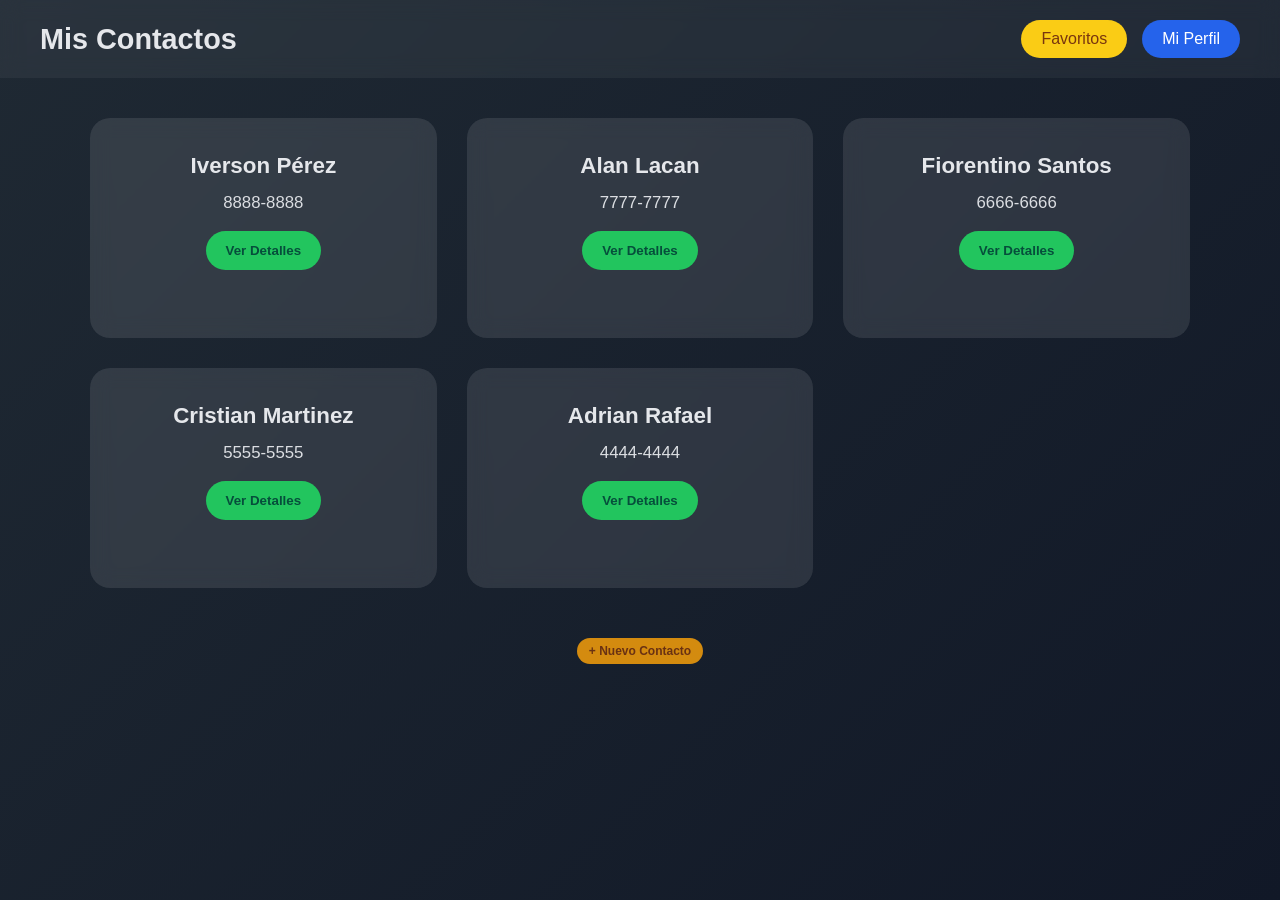
==== Index/contactos.html @ 7cbcb497 "se mejoro completamente el css y tambien se agregaron botones que faltaban en el html" ====
<!DOCTYPE html>
<html lang="es">
<head>
    <meta charset="UTF-8">
    <meta name="viewport" content="width=device-width, initial-scale=1.0">
    <title>Agenda Web - Contactos</title>
    <link rel="stylesheet" href="../Styles/contactos.css"> 
</head>
<body>

    <header class="top-bar">
        <h1>Mis Contactos</h1>
        <div class="top-actions">
            <a href="favoritos.html" class="favoritos-btn">Favoritos</a>
            <a href="perfil.html" class="perfil-btn">Mi Perfil</a>
        </div>
    </header>

    <main class="contactos-container">
        <section class="contact-card-container">

            <div class="contact-card">
                <h2>Iverson Pérez</h2>
                <p>8888-8888</p>
                <button class="btn-detalles">Ver Detalles</button>
            </div>

            <div class="contact-card">
                <h2>Alan Lacan</h2>
                <p>7777-7777</p>
                <button class="btn-detalles">Ver Detalles</button>
            </div>

            <div class="contact-card">
                <h2>Fiorentino Santos</h2>
                <p>6666-6666</p>
                <button class="btn-detalles">Ver Detalles</button>
            </div>

            <div class="contact-card">
                <h2>Cristian Martinez</h2>
                <p>5555-5555</p>
                <button class="btn-detalles">Ver Detalles</button>
            </div>

            <div class="contact-card">
                <h2>Adrian Rafael</h2>
                <p>4444-4444</p>
                <button class="btn-detalles">Ver Detalles</button>
            </div>

        </section>

        <a href="nuevoContacto.html" class="btn-nuevo">+ Nuevo Contacto</a>
    </main>

</body>
</html>
---- Styles/contactos.css ----
* {
    margin: 0;
    padding: 0;
    box-sizing: border-box;
    font-family: "Segoe UI", Tahoma, sans-serif;
}

body {
    min-height: 100vh;
    background: linear-gradient(135deg, #1f2933, #111827);
    color: #e5e7eb;
}

.top-bar {
    display: flex;
    justify-content: space-between;
    align-items: center;
    padding: 20px 40px;
    background: rgba(255, 255, 255, 0.05);
    backdrop-filter: blur(10px);
}

.top-bar h1 {
    font-size: 1.8rem;
    font-weight: 600;
}

.top-actions {
    display: flex;
    gap: 15px;
}

.perfil-btn,
.favoritos-btn {
    text-decoration: none;
    padding: 10px 20px;
    border-radius: 25px;
    font-weight: 500;
    transition: 0.3s;
    color: #fff;
}

.perfil-btn {
    background: #2563eb;
}

.perfil-btn:hover {
    background: #1d4ed8;
}

.favoritos-btn {
    background: #facc15;
    color: #78350f;
}

.favoritos-btn:hover {
    background: #eab308;
}

.contactos-container {
    padding: 40px;
    display: flex;
    justify-content: center;
    flex-direction: column;
}

.contact-card-container {
    width: 100%;
    max-width: 1100px;
    margin: 0 auto;
    display: grid;
    grid-template-columns: repeat(auto-fill, minmax(320px, 1fr));
    gap: 30px;
}

.contact-card {
    background: rgba(255, 255, 255, 0.1);
    border-radius: 20px;
    padding: 35px;
    text-align: center;
    min-height: 220px;
    backdrop-filter: blur(10px);
    transition: transform 0.3s, box-shadow 0.3s;
}

.contact-card:hover {
    transform: translateY(-8px);
    box-shadow: 0 18px 40px rgba(0, 0, 0, 0.45);
}

.contact-card h2 {
    font-size: 1.4rem;
    margin-bottom: 14px;
}

.contact-card p {
    font-size: 1.05rem;
    margin-bottom: 18px;
    opacity: 0.95;
}

.btn-detalles {
    border: none;
    padding: 12px 20px;
    border-radius: 25px;
    background: #22c55e;
    color: #064e3b;
    font-weight: 600;
    cursor: pointer;
    transition: 0.3s;
}

.btn-detalles:hover {
    background: #16a34a;
    color: #ecfdf5;
}

.btn-favorito {
    margin-top: 12px;
    border: none;
    padding: 6px 10px;
    border-radius: 50%;
    background: rgba(255, 255, 255, 0.15);
    color: #facc15;
    font-size: 1.1rem;
    cursor: pointer;
    transition: 0.3s;
}

.btn-favorito:hover {
    background: rgba(250, 204, 21, 0.25);
    transform: scale(1.1);
}

.btn-nuevo {
    display: block;
    margin: 50px auto 20px;
    padding: 6px 12px;
    border-radius: 16px;
    background: #f59e0b;
    color: #78350f;
    font-weight: 600;
    font-size: 0.75rem;
    text-decoration: none;
    text-align: center;
    width: fit-content;
    opacity: 0.85;
    transition: 0.3s;
}

.btn-nuevo:hover {
    opacity: 1;
    background: #d97706;
}

@media (max-width: 600px) {
    .top-bar {
        flex-direction: column;
        gap: 15px;
    }

    .top-actions {
        flex-direction: column;
        width: 100%;
        align-items: center;
    }

    .contactos-container {
        padding: 20px;
    }

    .contact-card {
        padding: 28px;
    }
}
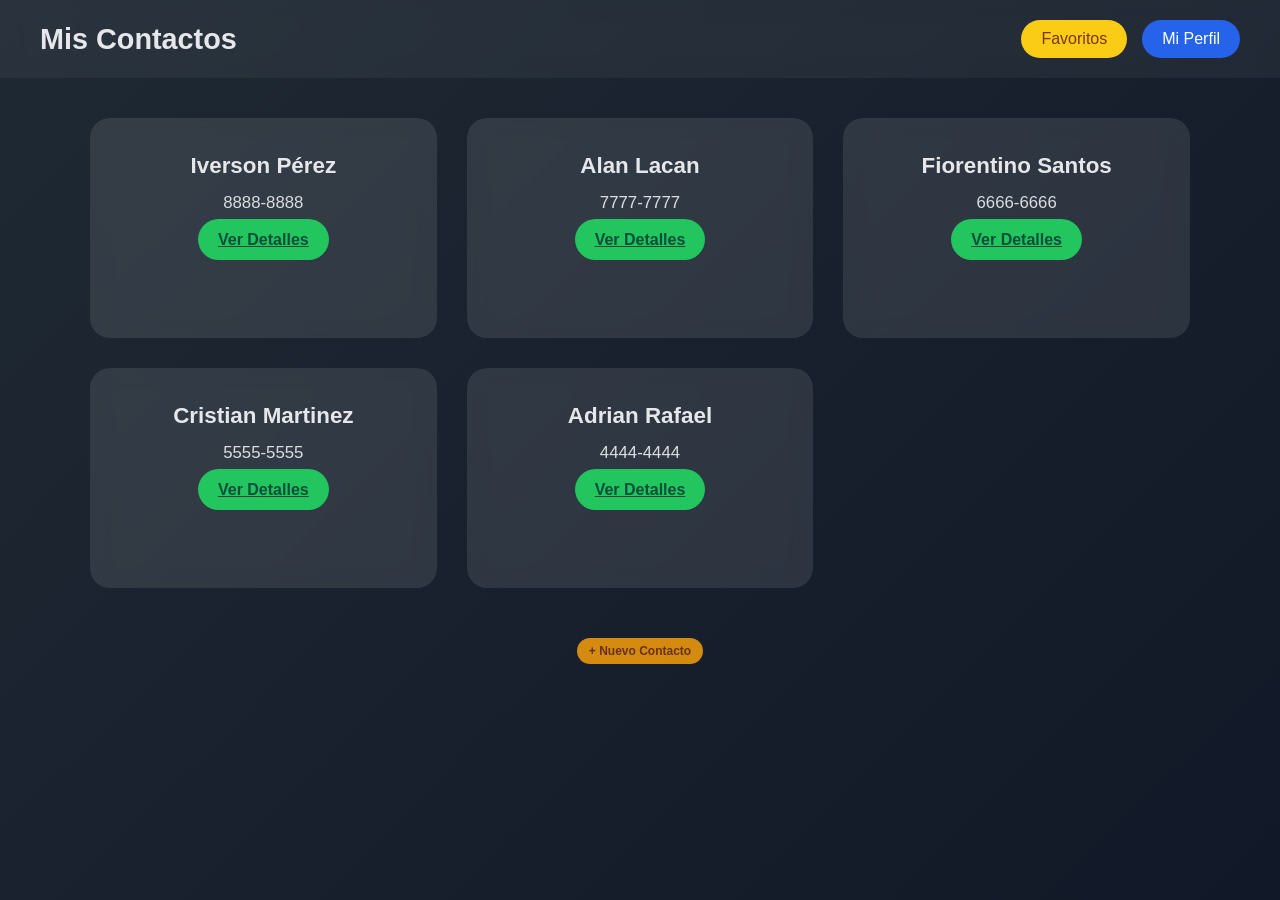
==== commit 760d9aa9: "Se corrigio la clase contactos el btn que redirige a detallecontactos tambien se corrigio el index p" ====
--- a/Index/contactos.html
+++ b/Index/contactos.html
@@ -22,31 +22,31 @@
             <div class="contact-card">
                 <h2>Iverson Pérez</h2>
                 <p>8888-8888</p>
-                <button class="btn-detalles">Ver Detalles</button>
+                <a href="detalleContacto.html" class="btn-detalles">Ver Detalles</a>
             </div>
 
             <div class="contact-card">
                 <h2>Alan Lacan</h2>
                 <p>7777-7777</p>
-                <button class="btn-detalles">Ver Detalles</button>
+                <a href="detalleContacto.html" class="btn-detalles">Ver Detalles</a>
             </div>
 
             <div class="contact-card">
                 <h2>Fiorentino Santos</h2>
                 <p>6666-6666</p>
-                <button class="btn-detalles">Ver Detalles</button>
+                <a href="detalleContacto.html" class="btn-detalles">Ver Detalles</a>
             </div>
 
             <div class="contact-card">
                 <h2>Cristian Martinez</h2>
                 <p>5555-5555</p>
-                <button class="btn-detalles">Ver Detalles</button>
+                <a href="detalleContacto.html" class="btn-detalles">Ver Detalles</a>
             </div>
 
             <div class="contact-card">
                 <h2>Adrian Rafael</h2>
                 <p>4444-4444</p>
-                <button class="btn-detalles">Ver Detalles</button>
+                <a href="detalleContacto.html" class="btn-detalles">Ver Detalles</a>
             </div>
 
         </section>
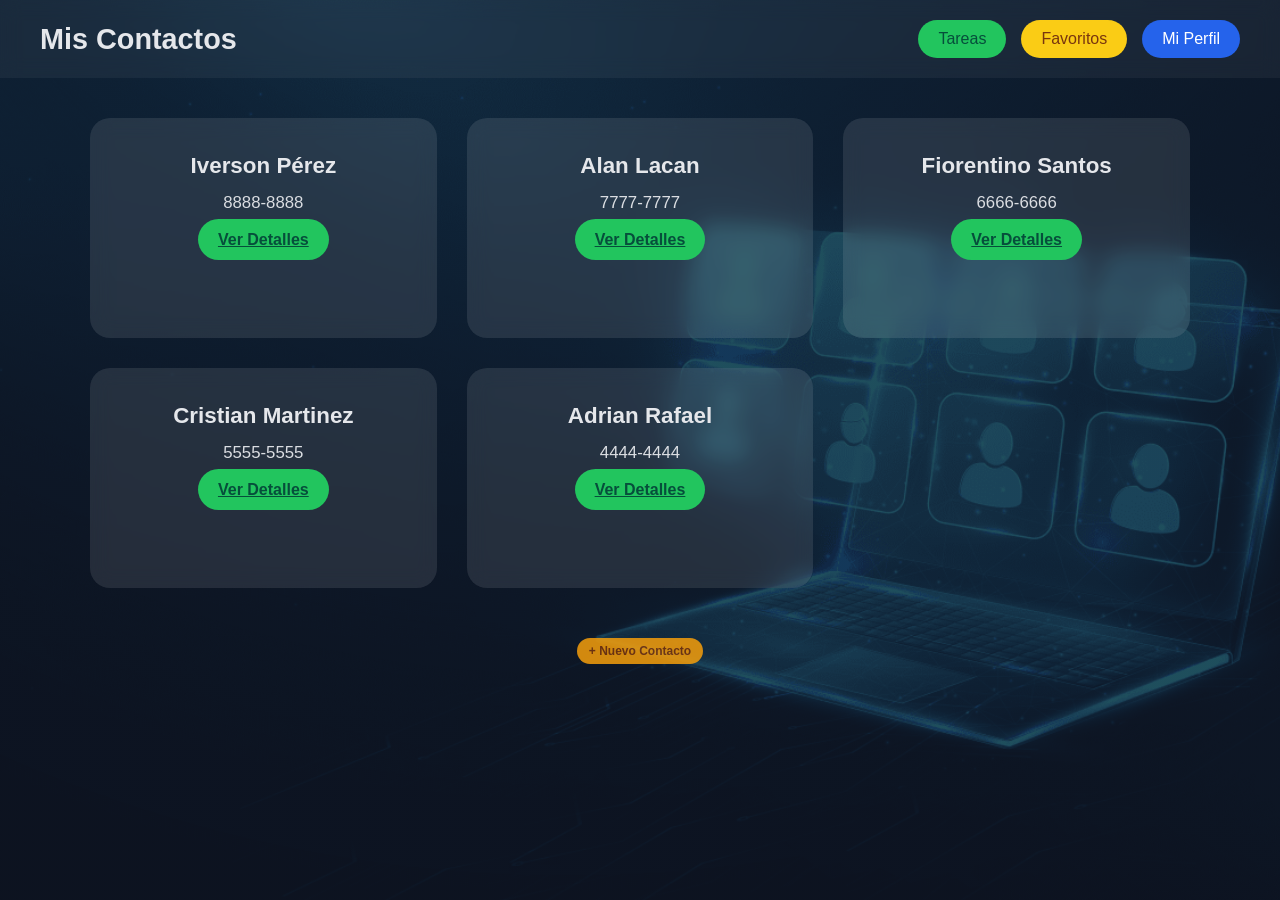
==== commit 5f4eca68: "Se agrego la lista de tareas con css y se hisieron algunos cambios para adaptarlo" ====
--- a/Index/contactos.html
+++ b/Index/contactos.html
@@ -11,6 +11,7 @@
     <header class="top-bar">
         <h1>Mis Contactos</h1>
         <div class="top-actions">
+             <a href="todo.html" class="tareas-btn">Tareas</a>
             <a href="favoritos.html" class="favoritos-btn">Favoritos</a>
             <a href="perfil.html" class="perfil-btn">Mi Perfil</a>
         </div>
--- a/Styles/contactos.css
+++ b/Styles/contactos.css
@@ -7,7 +7,15 @@
 
 body {
     min-height: 100vh;
-    background: linear-gradient(135deg, #1f2933, #111827);
+    background:
+        linear-gradient(
+            rgba(17, 24, 39, 0.75),
+            rgba(17, 24, 39, 0.75)
+        ),
+        url("../images/fondosC.jpg");
+    background-size: cover;
+    background-position: center;
+    background-repeat: no-repeat;
     color: #e5e7eb;
 }
 
@@ -30,8 +38,10 @@
     gap: 15px;
 }
 
+
 .perfil-btn,
-.favoritos-btn {
+.favoritos-btn,
+.tareas-btn { /* ← agregado tareas-btn */
     text-decoration: none;
     padding: 10px 20px;
     border-radius: 25px;
@@ -46,6 +56,16 @@
 
 .perfil-btn:hover {
     background: #1d4ed8;
+}
+
+.tareas-btn {
+    background: #22c55e;
+    color: #064e3b;
+}
+
+.tareas-btn:hover {
+    background: #16a34a;
+    color: #ecfdf5;
 }
 
 .favoritos-btn {
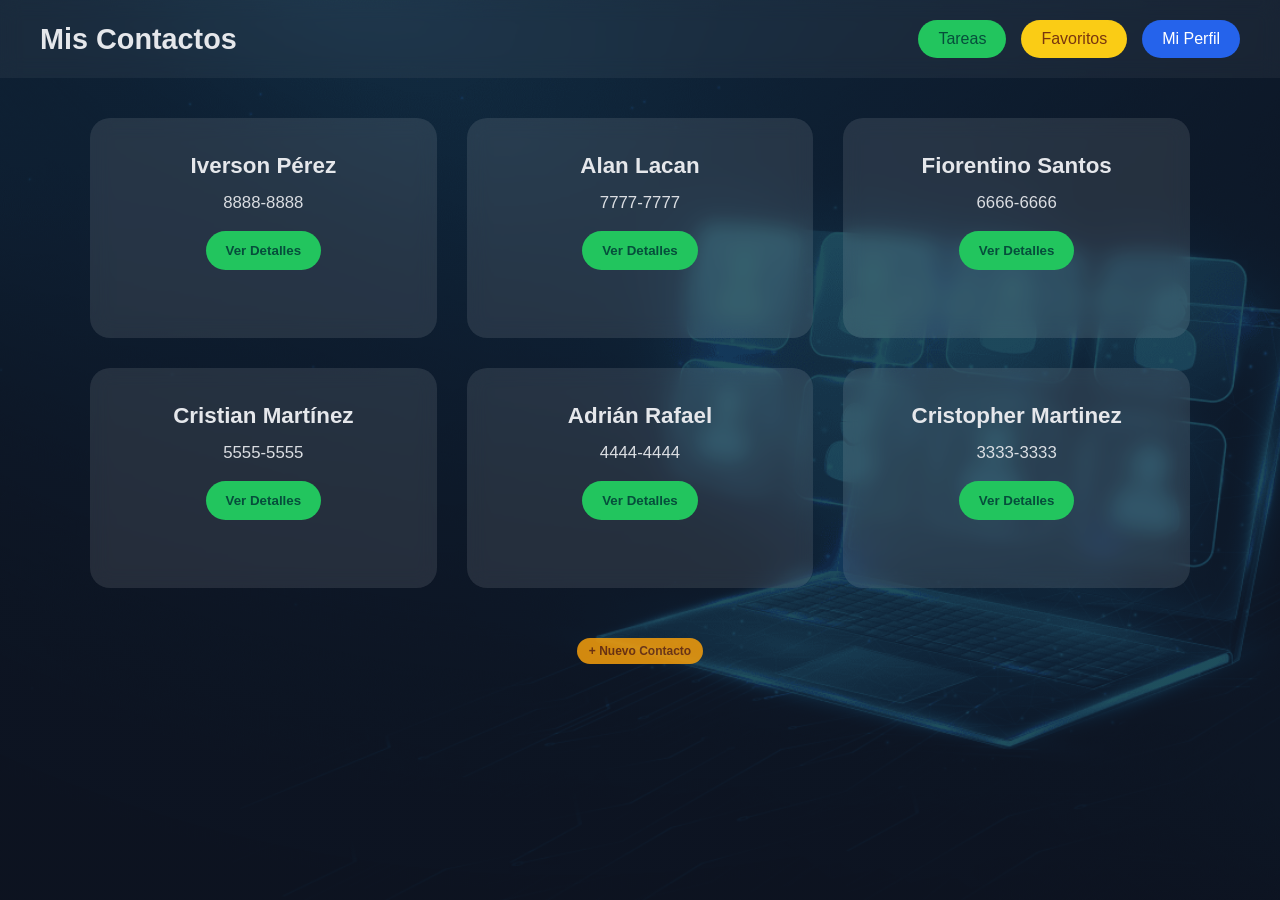
==== commit 7701c8ca: "se agrego el script para que al darle detalle contacto aparecieran los datos de cada contacto y se e" ====
--- a/Index/contactos.html
+++ b/Index/contactos.html
@@ -4,56 +4,99 @@
     <meta charset="UTF-8">
     <meta name="viewport" content="width=device-width, initial-scale=1.0">
     <title>Agenda Web - Contactos</title>
-    <link rel="stylesheet" href="../Styles/contactos.css"> 
+    <link rel="stylesheet" href="../Styles/contactos.css">
 </head>
 <body>
 
-    <header class="top-bar">
-        <h1>Mis Contactos</h1>
-        <div class="top-actions">
-             <a href="todo.html" class="tareas-btn">Tareas</a>
-            <a href="favoritos.html" class="favoritos-btn">Favoritos</a>
-            <a href="perfil.html" class="perfil-btn">Mi Perfil</a>
+<header class="top-bar">
+    <h1>Mis Contactos</h1>
+    <div class="top-actions">
+        <a href="todo.html" class="tareas-btn">Tareas</a>
+        <a href="favoritos.html" class="favoritos-btn">Favoritos</a>
+        <a href="perfil.html" class="perfil-btn">Mi Perfil</a>
+    </div>
+</header>
+
+<main class="contactos-container">
+    <section class="contact-card-container">
+
+        <div class="contact-card">
+            <h2>Iverson Pérez</h2>
+            <p>8888-8888</p>
+            <button class="btn-detalles" 
+                data-nombre="Iverson Pérez"
+                data-telefono="8888-8888"
+                data-correo="iperez-2024015"
+                data-sexo="Masculino">
+                Ver Detalles
+            </button>
         </div>
-    </header>
 
-    <main class="contactos-container">
-        <section class="contact-card-container">
+        <div class="contact-card">
+            <h2>Alan Lacan</h2>
+            <p>7777-7777</p>
+            <button class="btn-detalles"
+                data-nombre="Alan Lacan"
+                data-telefono="7777-7777"
+                data-correo="alacan-2024010@kinal.edu.gt"
+                data-sexo="Masculino">
+                Ver Detalles
+            </button>
+        </div>
 
-            <div class="contact-card">
-                <h2>Iverson Pérez</h2>
-                <p>8888-8888</p>
-                <a href="detalleContacto.html" class="btn-detalles">Ver Detalles</a>
-            </div>
+        <div class="contact-card">
+            <h2>Fiorentino Santos</h2>
+            <p>6666-6666</p>
+            <button class="btn-detalles"
+                data-nombre="Fiorentino Santos"
+                data-telefono="6666-6666"
+                data-correo="aroquel-2024011@kinal.edu.gt"
+                data-sexo="Masculino">
+                Ver Detalles
+            </button>
+        </div>
 
-            <div class="contact-card">
-                <h2>Alan Lacan</h2>
-                <p>7777-7777</p>
-                <a href="detalleContacto.html" class="btn-detalles">Ver Detalles</a>
-            </div>
+        <div class="contact-card">
+    <h2>Cristian Martínez</h2>
+    <p>5555-5555</p>
+    <button class="btn-detalles"
+        data-nombre="Cristian Martínez"
+        data-telefono="5555-5555"
+        data-correo="csantos-2024012@kinal.edu.gt"
+        data-sexo="Masculino">
+        Ver Detalles
+    </button>
+</div>
 
-            <div class="contact-card">
-                <h2>Fiorentino Santos</h2>
-                <p>6666-6666</p>
-                <a href="detalleContacto.html" class="btn-detalles">Ver Detalles</a>
-            </div>
+<div class="contact-card">
+    <h2>Adrián Rafael</h2>
+    <p>4444-4444</p>
+    <button class="btn-detalles"
+        data-nombre="Adrián Rafael"
+        data-telefono="4444-4444"
+        data-correo="aalvarez-2024013@kinal.edu.gt"
+        data-sexo="Masculino">
+        Ver Detalles
+    </button>
+</div>
 
-            <div class="contact-card">
-                <h2>Cristian Martinez</h2>
-                <p>5555-5555</p>
-                <a href="detalleContacto.html" class="btn-detalles">Ver Detalles</a>
-            </div>
+<div class="contact-card">
+    <h2>Cristopher Martinez</h2>
+    <p>3333-3333</p>
+    <button class="btn-detalles"
+        data-nombre="Cristopher Martinez"
+        data-telefono="3333-3333"
+        data-correo="cmartinez-2024032@kinal.edu.gt"
+        data-sexo="Masculino">
+        Ver Detalles
+    </button>
+</div>
 
-            <div class="contact-card">
-                <h2>Adrian Rafael</h2>
-                <p>4444-4444</p>
-                <a href="detalleContacto.html" class="btn-detalles">Ver Detalles</a>
-            </div>
+    </section>
 
-        </section>
+    <a href="nuevoContacto.html" class="btn-nuevo">+ Nuevo Contacto</a>
+</main>
 
-        <a href="nuevoContacto.html" class="btn-nuevo">+ Nuevo Contacto</a>
-    </main>
-
+<script src="../scripts/contactos.js"></script>
 </body>
 </html>
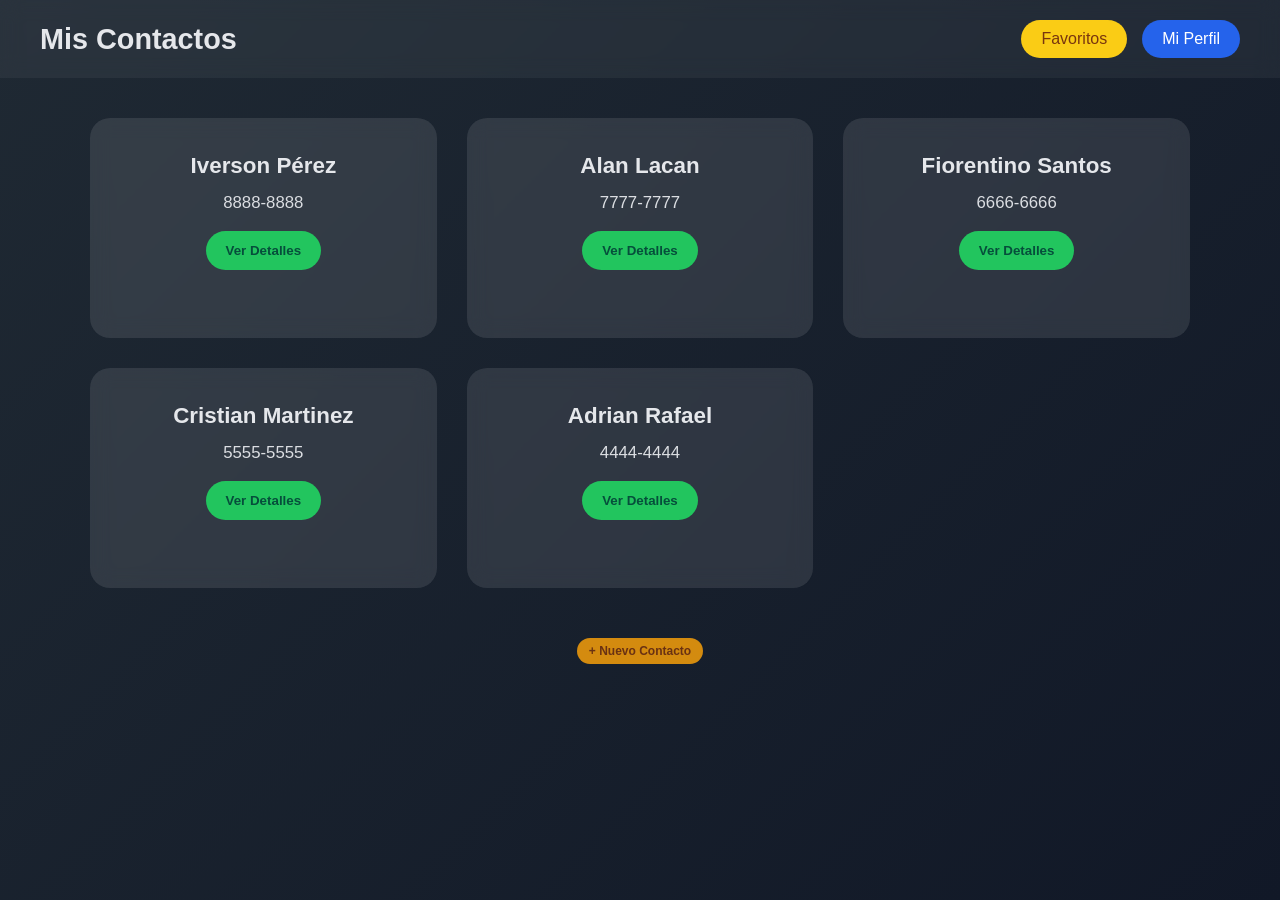
==== commit c137d458: "Merge branch 'feature/contactos' into develop" ====
--- a/Index/contactos.html
+++ b/Index/contactos.html
@@ -4,99 +4,55 @@
     <meta charset="UTF-8">
     <meta name="viewport" content="width=device-width, initial-scale=1.0">
     <title>Agenda Web - Contactos</title>
-    <link rel="stylesheet" href="../Styles/contactos.css">
+    <link rel="stylesheet" href="../Styles/contactos.css"> 
 </head>
 <body>
 
-<header class="top-bar">
-    <h1>Mis Contactos</h1>
-    <div class="top-actions">
-        <a href="todo.html" class="tareas-btn">Tareas</a>
-        <a href="favoritos.html" class="favoritos-btn">Favoritos</a>
-        <a href="perfil.html" class="perfil-btn">Mi Perfil</a>
-    </div>
-</header>
+    <header class="top-bar">
+        <h1>Mis Contactos</h1>
+        <div class="top-actions">
+            <a href="favoritos.html" class="favoritos-btn">Favoritos</a>
+            <a href="perfil.html" class="perfil-btn">Mi Perfil</a>
+        </div>
+    </header>
 
-<main class="contactos-container">
-    <section class="contact-card-container">
+    <main class="contactos-container">
+        <section class="contact-card-container">
 
-        <div class="contact-card">
-            <h2>Iverson Pérez</h2>
-            <p>8888-8888</p>
-            <button class="btn-detalles" 
-                data-nombre="Iverson Pérez"
-                data-telefono="8888-8888"
-                data-correo="iperez-2024015"
-                data-sexo="Masculino">
-                Ver Detalles
-            </button>
-        </div>
+            <div class="contact-card">
+                <h2>Iverson Pérez</h2>
+                <p>8888-8888</p>
+                <button class="btn-detalles">Ver Detalles</button>
+            </div>
 
-        <div class="contact-card">
-            <h2>Alan Lacan</h2>
-            <p>7777-7777</p>
-            <button class="btn-detalles"
-                data-nombre="Alan Lacan"
-                data-telefono="7777-7777"
-                data-correo="alacan-2024010@kinal.edu.gt"
-                data-sexo="Masculino">
-                Ver Detalles
-            </button>
-        </div>
+            <div class="contact-card">
+                <h2>Alan Lacan</h2>
+                <p>7777-7777</p>
+                <button class="btn-detalles">Ver Detalles</button>
+            </div>
 
-        <div class="contact-card">
-            <h2>Fiorentino Santos</h2>
-            <p>6666-6666</p>
-            <button class="btn-detalles"
-                data-nombre="Fiorentino Santos"
-                data-telefono="6666-6666"
-                data-correo="aroquel-2024011@kinal.edu.gt"
-                data-sexo="Masculino">
-                Ver Detalles
-            </button>
-        </div>
+            <div class="contact-card">
+                <h2>Fiorentino Santos</h2>
+                <p>6666-6666</p>
+                <button class="btn-detalles">Ver Detalles</button>
+            </div>
 
-        <div class="contact-card">
-    <h2>Cristian Martínez</h2>
-    <p>5555-5555</p>
-    <button class="btn-detalles"
-        data-nombre="Cristian Martínez"
-        data-telefono="5555-5555"
-        data-correo="csantos-2024012@kinal.edu.gt"
-        data-sexo="Masculino">
-        Ver Detalles
-    </button>
-</div>
+            <div class="contact-card">
+                <h2>Cristian Martinez</h2>
+                <p>5555-5555</p>
+                <button class="btn-detalles">Ver Detalles</button>
+            </div>
 
-<div class="contact-card">
-    <h2>Adrián Rafael</h2>
-    <p>4444-4444</p>
-    <button class="btn-detalles"
-        data-nombre="Adrián Rafael"
-        data-telefono="4444-4444"
-        data-correo="aalvarez-2024013@kinal.edu.gt"
-        data-sexo="Masculino">
-        Ver Detalles
-    </button>
-</div>
+            <div class="contact-card">
+                <h2>Adrian Rafael</h2>
+                <p>4444-4444</p>
+                <button class="btn-detalles">Ver Detalles</button>
+            </div>
 
-<div class="contact-card">
-    <h2>Cristopher Martinez</h2>
-    <p>3333-3333</p>
-    <button class="btn-detalles"
-        data-nombre="Cristopher Martinez"
-        data-telefono="3333-3333"
-        data-correo="cmartinez-2024032@kinal.edu.gt"
-        data-sexo="Masculino">
-        Ver Detalles
-    </button>
-</div>
+        </section>
 
-    </section>
+        <a href="nuevoContacto.html" class="btn-nuevo">+ Nuevo Contacto</a>
+    </main>
 
-    <a href="nuevoContacto.html" class="btn-nuevo">+ Nuevo Contacto</a>
-</main>
-
-<script src="../scripts/contactos.js"></script>
 </body>
 </html>
--- a/Styles/contactos.css
+++ b/Styles/contactos.css
@@ -7,15 +7,7 @@
 
 body {
     min-height: 100vh;
-    background:
-        linear-gradient(
-            rgba(17, 24, 39, 0.75),
-            rgba(17, 24, 39, 0.75)
-        ),
-        url("../images/fondosC.jpg");
-    background-size: cover;
-    background-position: center;
-    background-repeat: no-repeat;
+    background: linear-gradient(135deg, #1f2933, #111827);
     color: #e5e7eb;
 }
 
@@ -38,10 +30,8 @@
     gap: 15px;
 }
 
-
 .perfil-btn,
-.favoritos-btn,
-.tareas-btn { /* ← agregado tareas-btn */
+.favoritos-btn {
     text-decoration: none;
     padding: 10px 20px;
     border-radius: 25px;
@@ -56,16 +46,6 @@
 
 .perfil-btn:hover {
     background: #1d4ed8;
-}
-
-.tareas-btn {
-    background: #22c55e;
-    color: #064e3b;
-}
-
-.tareas-btn:hover {
-    background: #16a34a;
-    color: #ecfdf5;
 }
 
 .favoritos-btn {
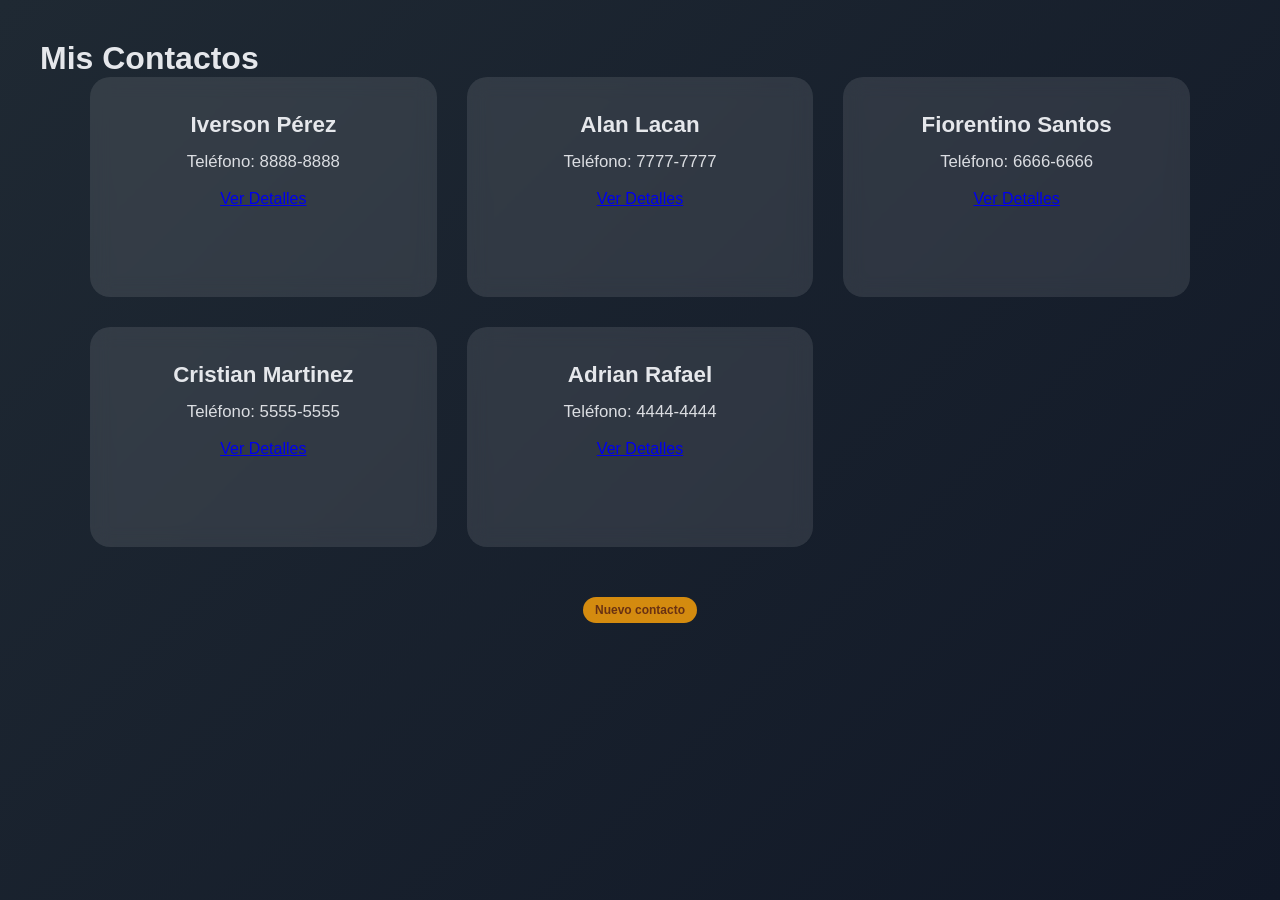
==== commit c3adeffd: "se resolvio un error de contactos con detalle contacto" ====
--- a/Index/contactos.html
+++ b/Index/contactos.html
@@ -8,51 +8,55 @@
 </head>
 <body>
 
-    <header class="top-bar">
-        <h1>Mis Contactos</h1>
-        <div class="top-actions">
-            <a href="favoritos.html" class="favoritos-btn">Favoritos</a>
-            <a href="perfil.html" class="perfil-btn">Mi Perfil</a>
+<div class="contactos-container">
+    <h1>Mis Contactos</h1>
+
+    <div class="contact-card-container">
+
+        <div class="contact-card">
+            <h2>Iverson Pérez</h2>
+            <p>Teléfono: 8888-8888</p>
+            <a href="detalleContacto.html?nombre=Iverson Pérez&telefono=8888-8888&correo=iverson@email.com&direccion=Ciudad de Guatemala&categoria=Amigo" class="btn-detalle">
+                Ver Detalles
+            </a>
         </div>
-    </header>
 
-    <main class="contactos-container">
-        <section class="contact-card-container">
+        <div class="contact-card">
+            <h2>Alan Lacan</h2>
+            <p>Teléfono: 7777-7777</p>
+            <a href="detalleContacto.html?nombre=Alan Lacan&telefono=7777-7777&correo=alan@email.com&direccion=Ciudad de Guatemala&categoria=Trabajo" class="btn-detalle">
+                Ver Detalles
+            </a>
+        </div>
 
-            <div class="contact-card">
-                <h2>Iverson Pérez</h2>
-                <p>8888-8888</p>
-                <button class="btn-detalles">Ver Detalles</button>
-            </div>
+        <div class="contact-card">
+            <h2>Fiorentino Santos</h2>
+            <p>Teléfono: 6666-6666</p>
+            <a href="detalleContacto.html?nombre=Fiorentino Santos&telefono=6666-6666&correo=fiorentino@email.com&direccion=Ciudad de Guatemala&categoria=Familia" class="btn-detalle">
+                Ver Detalles
+            </a>
+        </div>
 
-            <div class="contact-card">
-                <h2>Alan Lacan</h2>
-                <p>7777-7777</p>
-                <button class="btn-detalles">Ver Detalles</button>
-            </div>
+        <div class="contact-card">
+            <h2>Cristian Martinez</h2>
+            <p>Teléfono: 5555-5555</p>
+            <a href="detalleContacto.html?nombre=Cristian Martinez&telefono=5555-5555&correo=cristian@email.com&direccion=Ciudad de Guatemala&categoria=Amigo" class="btn-detalle">
+                Ver Detalles
+            </a>
+        </div>
 
-            <div class="contact-card">
-                <h2>Fiorentino Santos</h2>
-                <p>6666-6666</p>
-                <button class="btn-detalles">Ver Detalles</button>
-            </div>
+        <div class="contact-card">
+            <h2>Adrian Rafael</h2>
+            <p>Teléfono: 4444-4444</p>
+            <a href="detalleContacto.html?nombre=Adrian Rafael&telefono=4444-4444&correo=adrian@email.com&direccion=Ciudad de Guatemala&categoria=Trabajo" class="btn-detalle">
+                Ver Detalles
+            </a>
+        </div>
 
-            <div class="contact-card">
-                <h2>Cristian Martinez</h2>
-                <p>5555-5555</p>
-                <button class="btn-detalles">Ver Detalles</button>
-            </div>
+    </div>
 
-            <div class="contact-card">
-                <h2>Adrian Rafael</h2>
-                <p>4444-4444</p>
-                <button class="btn-detalles">Ver Detalles</button>
-            </div>
-
-        </section>
-
-        <a href="nuevoContacto.html" class="btn-nuevo">+ Nuevo Contacto</a>
-    </main>
+    <a href="nuevoContacto.html" class="btn-nuevo">Nuevo contacto</a>
+</div>
 
 </body>
 </html>
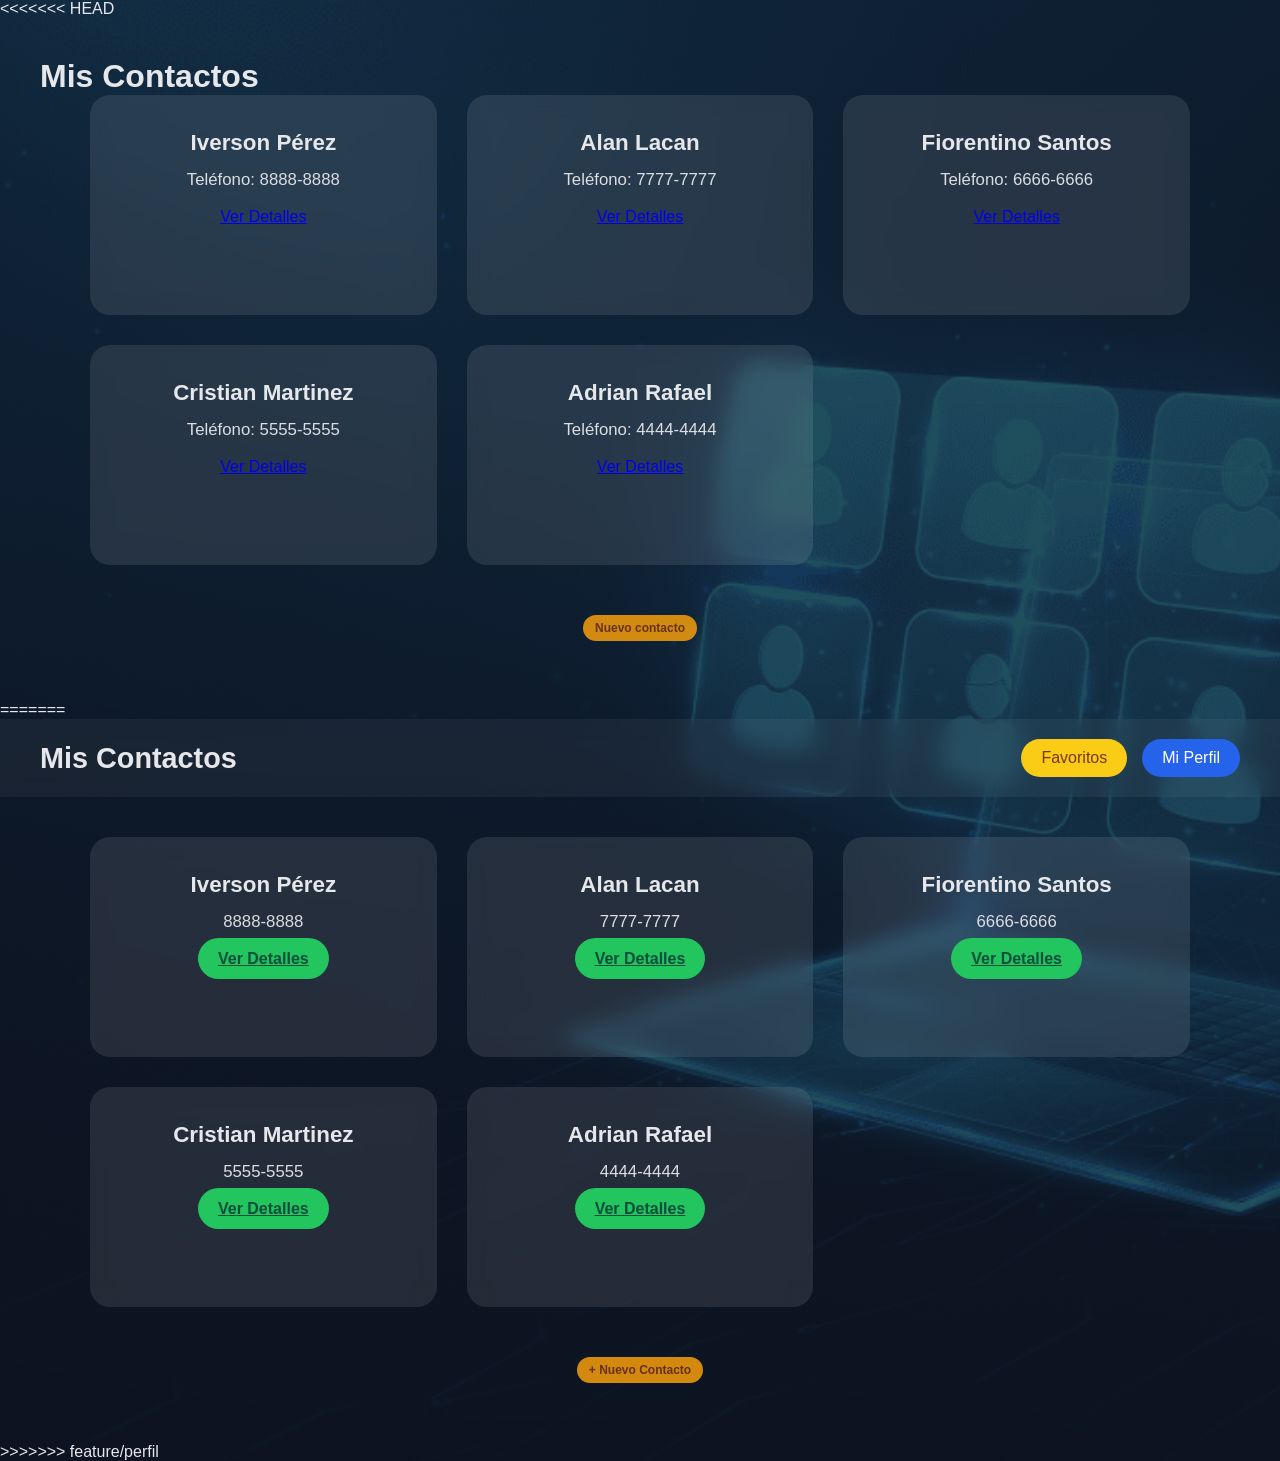
==== commit 8d69687d: "se compuso unos cambios que me tiro para comparar codigo al darle merge con develop" ====
--- a/Index/contactos.html
+++ b/Index/contactos.html
@@ -8,6 +8,7 @@
 </head>
 <body>
 
+<<<<<<< HEAD
 <div class="contactos-container">
     <h1>Mis Contactos</h1>
 
@@ -57,6 +58,53 @@
 
     <a href="nuevoContacto.html" class="btn-nuevo">Nuevo contacto</a>
 </div>
+=======
+    <header class="top-bar">
+        <h1>Mis Contactos</h1>
+        <div class="top-actions">
+            <a href="favoritos.html" class="favoritos-btn">Favoritos</a>
+            <a href="perfil.html" class="perfil-btn">Mi Perfil</a>
+        </div>
+    </header>
+
+    <main class="contactos-container">
+        <section class="contact-card-container">
+
+            <div class="contact-card">
+                <h2>Iverson Pérez</h2>
+                <p>8888-8888</p>
+                <a href="detalleContacto.html" class="btn-detalles">Ver Detalles</a>
+            </div>
+
+            <div class="contact-card">
+                <h2>Alan Lacan</h2>
+                <p>7777-7777</p>
+                <a href="detalleContacto.html" class="btn-detalles">Ver Detalles</a>
+            </div>
+
+            <div class="contact-card">
+                <h2>Fiorentino Santos</h2>
+                <p>6666-6666</p>
+                <a href="detalleContacto.html" class="btn-detalles">Ver Detalles</a>
+            </div>
+
+            <div class="contact-card">
+                <h2>Cristian Martinez</h2>
+                <p>5555-5555</p>
+                <a href="detalleContacto.html" class="btn-detalles">Ver Detalles</a>
+            </div>
+
+            <div class="contact-card">
+                <h2>Adrian Rafael</h2>
+                <p>4444-4444</p>
+                <a href="detalleContacto.html" class="btn-detalles">Ver Detalles</a>
+            </div>
+
+        </section>
+
+        <a href="nuevoContacto.html" class="btn-nuevo">+ Nuevo Contacto</a>
+    </main>
+>>>>>>> feature/perfil
 
 </body>
 </html>
--- a/Styles/contactos.css
+++ b/Styles/contactos.css
@@ -7,9 +7,18 @@
 
 body {
     min-height: 100vh;
-    background: linear-gradient(135deg, #1f2933, #111827);
+    background:
+        linear-gradient(
+            rgba(17, 24, 39, 0.75),
+            rgba(17, 24, 39, 0.75)
+        ),
+        url("../images/fondosC.jpg");
+    background-size: cover;
+    background-position: center;
+    background-repeat: no-repeat;
     color: #e5e7eb;
 }
+
 
 .top-bar {
     display: flex;
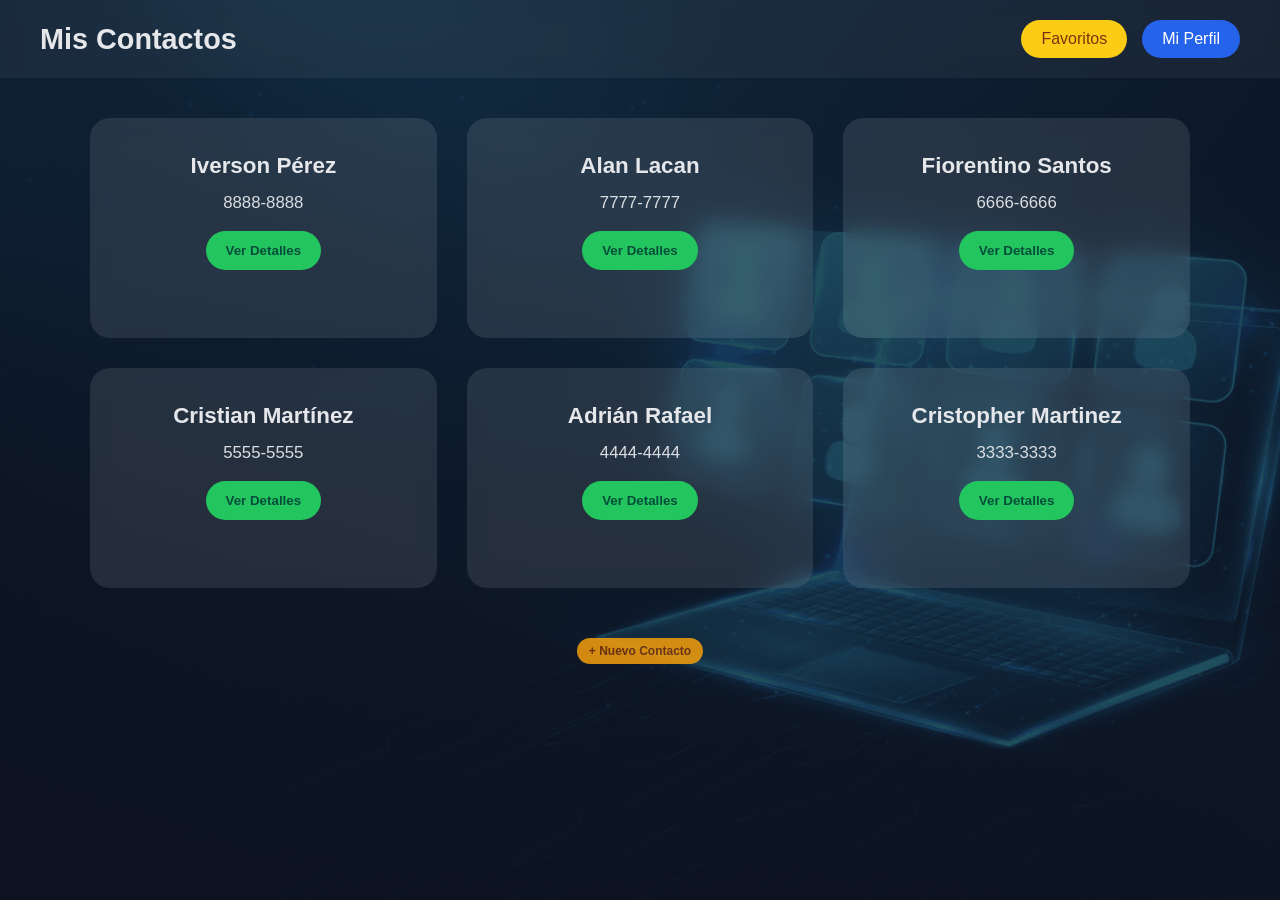
==== commit ac74f30b: "se arreglo un error que tira al hacer merge en contactos" ====
--- a/Index/contactos.html
+++ b/Index/contactos.html
@@ -4,61 +4,10 @@
     <meta charset="UTF-8">
     <meta name="viewport" content="width=device-width, initial-scale=1.0">
     <title>Agenda Web - Contactos</title>
-    <link rel="stylesheet" href="../Styles/contactos.css"> 
+    <link rel="stylesheet" href="../Styles/contactos.css">
 </head>
 <body>
 
-<<<<<<< HEAD
-<div class="contactos-container">
-    <h1>Mis Contactos</h1>
-
-    <div class="contact-card-container">
-
-        <div class="contact-card">
-            <h2>Iverson Pérez</h2>
-            <p>Teléfono: 8888-8888</p>
-            <a href="detalleContacto.html?nombre=Iverson Pérez&telefono=8888-8888&correo=iverson@email.com&direccion=Ciudad de Guatemala&categoria=Amigo" class="btn-detalle">
-                Ver Detalles
-            </a>
-        </div>
-
-        <div class="contact-card">
-            <h2>Alan Lacan</h2>
-            <p>Teléfono: 7777-7777</p>
-            <a href="detalleContacto.html?nombre=Alan Lacan&telefono=7777-7777&correo=alan@email.com&direccion=Ciudad de Guatemala&categoria=Trabajo" class="btn-detalle">
-                Ver Detalles
-            </a>
-        </div>
-
-        <div class="contact-card">
-            <h2>Fiorentino Santos</h2>
-            <p>Teléfono: 6666-6666</p>
-            <a href="detalleContacto.html?nombre=Fiorentino Santos&telefono=6666-6666&correo=fiorentino@email.com&direccion=Ciudad de Guatemala&categoria=Familia" class="btn-detalle">
-                Ver Detalles
-            </a>
-        </div>
-
-        <div class="contact-card">
-            <h2>Cristian Martinez</h2>
-            <p>Teléfono: 5555-5555</p>
-            <a href="detalleContacto.html?nombre=Cristian Martinez&telefono=5555-5555&correo=cristian@email.com&direccion=Ciudad de Guatemala&categoria=Amigo" class="btn-detalle">
-                Ver Detalles
-            </a>
-        </div>
-
-        <div class="contact-card">
-            <h2>Adrian Rafael</h2>
-            <p>Teléfono: 4444-4444</p>
-            <a href="detalleContacto.html?nombre=Adrian Rafael&telefono=4444-4444&correo=adrian@email.com&direccion=Ciudad de Guatemala&categoria=Trabajo" class="btn-detalle">
-                Ver Detalles
-            </a>
-        </div>
-
-    </div>
-
-    <a href="nuevoContacto.html" class="btn-nuevo">Nuevo contacto</a>
-</div>
-=======
     <header class="top-bar">
         <h1>Mis Contactos</h1>
         <div class="top-actions">
@@ -67,44 +16,86 @@
         </div>
     </header>
 
-    <main class="contactos-container">
-        <section class="contact-card-container">
+<main class="contactos-container">
+    <section class="contact-card-container">
 
-            <div class="contact-card">
-                <h2>Iverson Pérez</h2>
-                <p>8888-8888</p>
-                <a href="detalleContacto.html" class="btn-detalles">Ver Detalles</a>
-            </div>
+        <div class="contact-card">
+            <h2>Iverson Pérez</h2>
+            <p>8888-8888</p>
+            <button class="btn-detalles" 
+                data-nombre="Iverson Pérez"
+                data-telefono="8888-8888"
+                data-correo="iperez-2024015"
+                data-sexo="Masculino">
+                Ver Detalles
+            </button>
+        </div>
 
-            <div class="contact-card">
-                <h2>Alan Lacan</h2>
-                <p>7777-7777</p>
-                <a href="detalleContacto.html" class="btn-detalles">Ver Detalles</a>
-            </div>
+        <div class="contact-card">
+            <h2>Alan Lacan</h2>
+            <p>7777-7777</p>
+            <button class="btn-detalles"
+                data-nombre="Alan Lacan"
+                data-telefono="7777-7777"
+                data-correo="alacan-2024010@kinal.edu.gt"
+                data-sexo="Masculino">
+                Ver Detalles
+            </button>
+        </div>
 
-            <div class="contact-card">
-                <h2>Fiorentino Santos</h2>
-                <p>6666-6666</p>
-                <a href="detalleContacto.html" class="btn-detalles">Ver Detalles</a>
-            </div>
+        <div class="contact-card">
+            <h2>Fiorentino Santos</h2>
+            <p>6666-6666</p>
+            <button class="btn-detalles"
+                data-nombre="Fiorentino Santos"
+                data-telefono="6666-6666"
+                data-correo="aroquel-2024011@kinal.edu.gt"
+                data-sexo="Masculino">
+                Ver Detalles
+            </button>
+        </div>
 
-            <div class="contact-card">
-                <h2>Cristian Martinez</h2>
-                <p>5555-5555</p>
-                <a href="detalleContacto.html" class="btn-detalles">Ver Detalles</a>
-            </div>
+        <div class="contact-card">
+    <h2>Cristian Martínez</h2>
+    <p>5555-5555</p>
+    <button class="btn-detalles"
+        data-nombre="Cristian Martínez"
+        data-telefono="5555-5555"
+        data-correo="csantos-2024012@kinal.edu.gt"
+        data-sexo="Masculino">
+        Ver Detalles
+    </button>
+</div>
 
-            <div class="contact-card">
-                <h2>Adrian Rafael</h2>
-                <p>4444-4444</p>
-                <a href="detalleContacto.html" class="btn-detalles">Ver Detalles</a>
-            </div>
+<div class="contact-card">
+    <h2>Adrián Rafael</h2>
+    <p>4444-4444</p>
+    <button class="btn-detalles"
+        data-nombre="Adrián Rafael"
+        data-telefono="4444-4444"
+        data-correo="aalvarez-2024013@kinal.edu.gt"
+        data-sexo="Masculino">
+        Ver Detalles
+    </button>
+</div>
 
-        </section>
+<div class="contact-card">
+    <h2>Cristopher Martinez</h2>
+    <p>3333-3333</p>
+    <button class="btn-detalles"
+        data-nombre="Cristopher Martinez"
+        data-telefono="3333-3333"
+        data-correo="cmartinez-2024032@kinal.edu.gt"
+        data-sexo="Masculino">
+        Ver Detalles
+    </button>
+</div>
+
+    </section>
 
         <a href="nuevoContacto.html" class="btn-nuevo">+ Nuevo Contacto</a>
     </main>
->>>>>>> feature/perfil
 
+<script src="../scripts/contactos.js"></script>
 </body>
 </html>
--- a/Styles/contactos.css
+++ b/Styles/contactos.css
@@ -19,7 +19,6 @@
     color: #e5e7eb;
 }
 
-
 .top-bar {
     display: flex;
     justify-content: space-between;
@@ -39,8 +38,10 @@
     gap: 15px;
 }
 
+
 .perfil-btn,
-.favoritos-btn {
+.favoritos-btn,
+.tareas-btn { /* ← agregado tareas-btn */
     text-decoration: none;
     padding: 10px 20px;
     border-radius: 25px;
@@ -55,6 +56,16 @@
 
 .perfil-btn:hover {
     background: #1d4ed8;
+}
+
+.tareas-btn {
+    background: #22c55e;
+    color: #064e3b;
+}
+
+.tareas-btn:hover {
+    background: #16a34a;
+    color: #ecfdf5;
 }
 
 .favoritos-btn {
